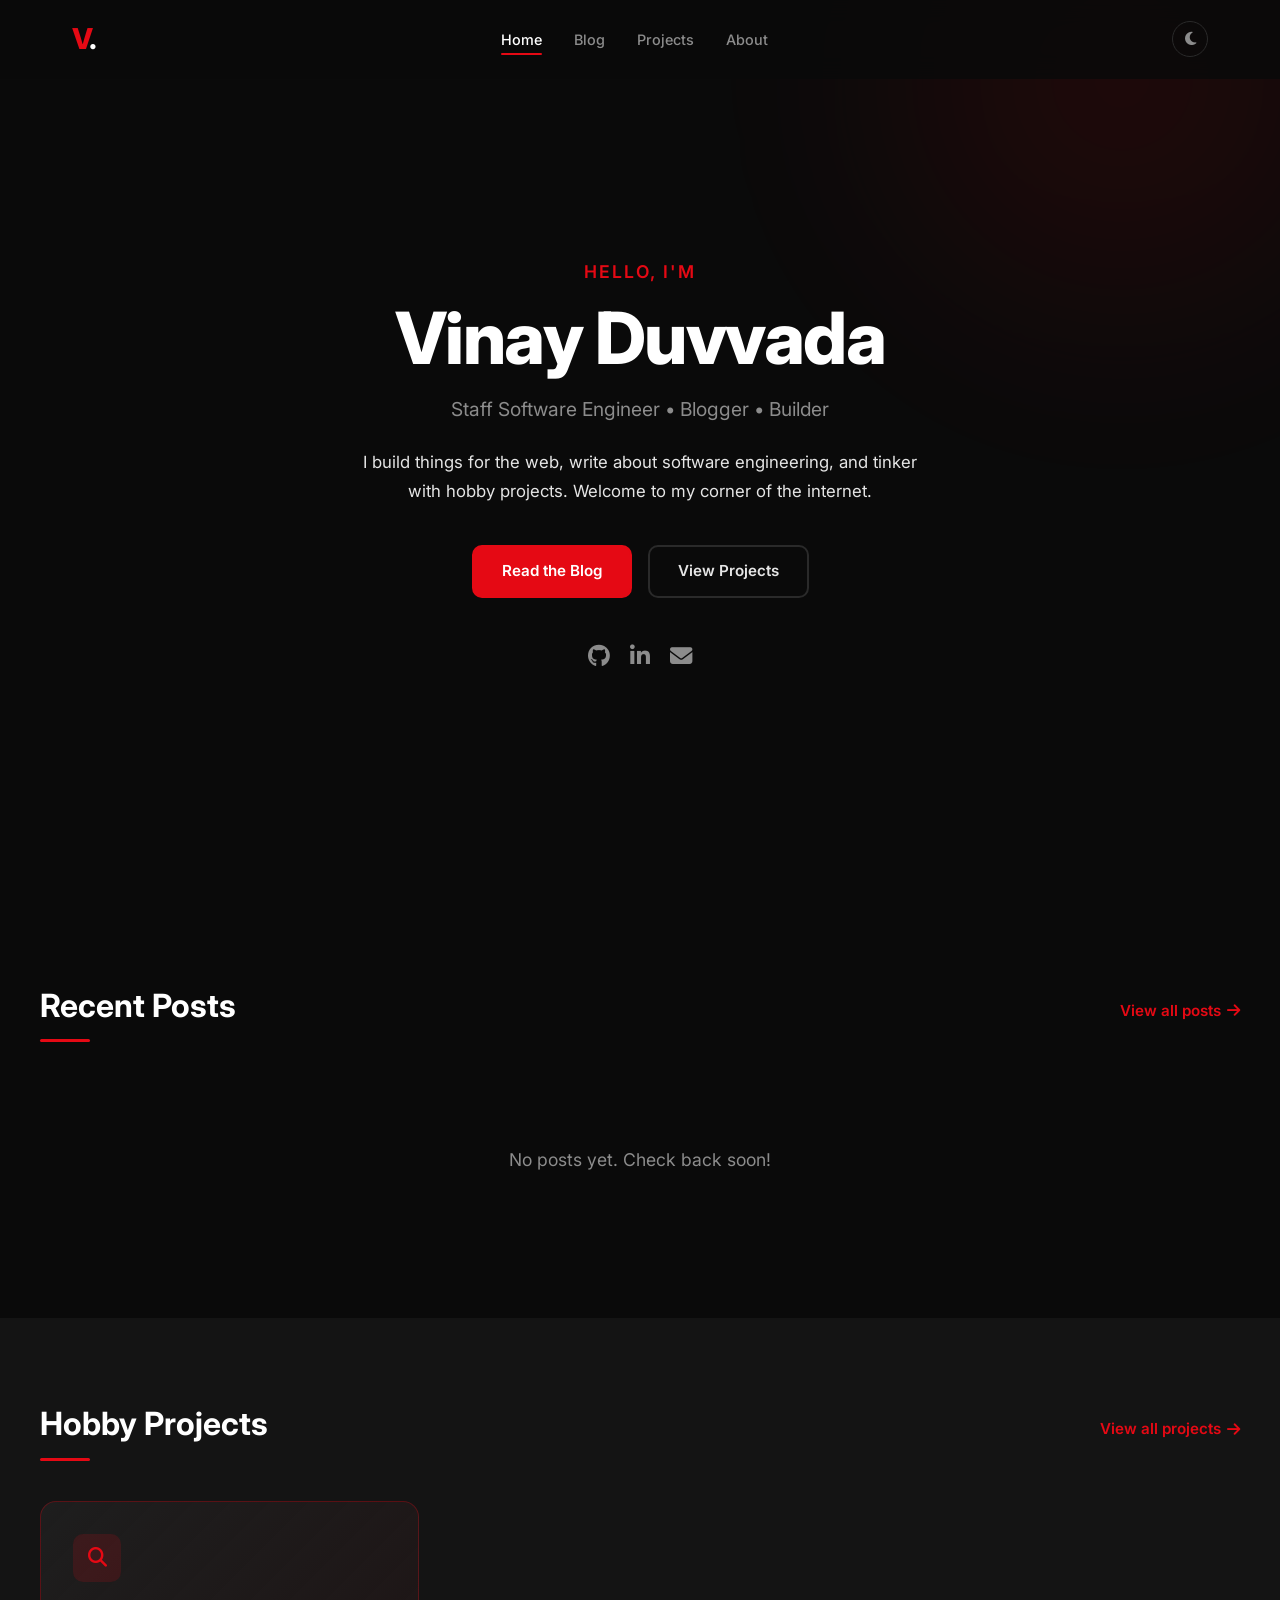
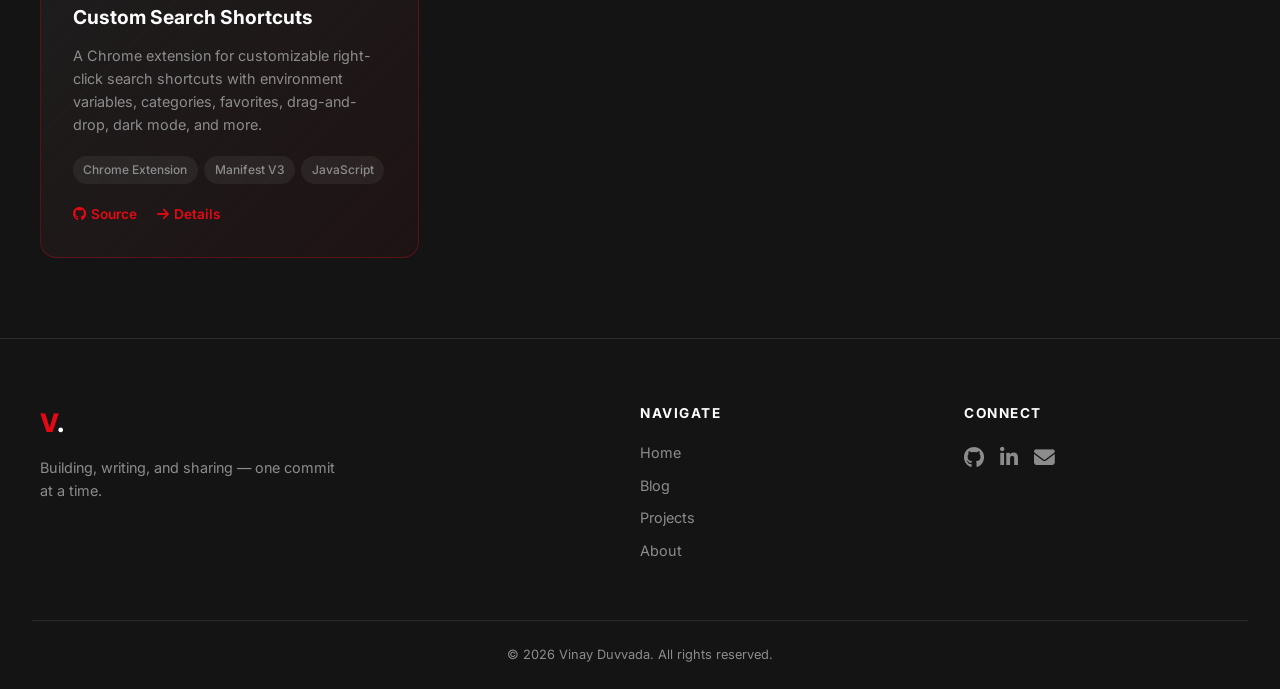
==== index.html @ bc07651c "initial commit" ====
<!DOCTYPE html>
<html lang="en">
<head>
    <meta charset="UTF-8">
    <meta name="viewport" content="width=device-width, initial-scale=1.0">
    <title>Vinay Duvvada — Developer, Blogger, Builder</title>
    <meta name="description" content="I build things for the web, write about software engineering, and tinker with hobby projects. Welcome to my corner of the internet.">
    <link rel="stylesheet" href="https://cdnjs.cloudflare.com/ajax/libs/font-awesome/6.5.1/css/all.min.css">
    <link href="https://fonts.googleapis.com/css2?family=Inter:wght@300;400;500;600;700;800&display=swap" rel="stylesheet">
    <link rel="stylesheet" href="css/style.css">
</head>
<body>
    <!-- Header -->
    <header class="header" id="header">
        <nav class="navbar">
            <a href="index.html" class="logo">V<span class="logo-dot">.</span></a>
            <button class="nav-toggle" id="navToggle" aria-label="Toggle navigation">
                <span></span><span></span><span></span>
            </button>
            <div class="nav-links" id="navLinks">
                <a href="index.html" class="active">Home</a>
                <a href="blog.html">Blog</a>
                <a href="projects.html">Projects</a>
                <a href="about.html">About</a>
            </div>
            <button class="theme-toggle" aria-label="Dark theme" title="Dark"><i class="fas fa-moon"></i></button>
        </nav>
    </header>

    <!-- Hero Section -->
    <section class="hero" id="home">
        <div class="hero-content">
            <p class="hero-greeting">Hello, I'm</p>
            <h1 class="hero-name">Vinay Duvvada</h1>
            <p class="hero-tagline">Staff Software Engineer &bull; Blogger &bull; Builder</p>
            <p class="hero-description">
                I build things for the web, write about software engineering, and tinker with hobby projects. 
                Welcome to my corner of the internet.
            </p>
            <div class="hero-cta">
                <a href="blog.html" class="btn btn-primary">Read the Blog</a>
                <a href="projects.html" class="btn btn-outline">View Projects</a>
            </div>
            <div class="hero-social">
                <a href="https://github.com/dvinay" target="_blank" rel="noopener" aria-label="GitHub"><i class="fab fa-github"></i></a>
                <a href="https://linkedin.com/in/vinayduvvada" target="_blank" rel="noopener" aria-label="LinkedIn"><i class="fab fa-linkedin-in"></i></a>
                <a href="mailto:vinay.chowdary518@gmail.com" aria-label="Email"><i class="fas fa-envelope"></i></a>
            </div>
        </div>
        <div class="hero-decoration" aria-hidden="true"></div>
    </section>

    <!-- Recent Posts Section -->
    <section class="section" id="recentPosts">
        <div class="section-container">
            <div class="section-header">
                <h2 class="section-title">Recent Posts</h2>
                <a href="blog.html" class="section-link">View all posts <i class="fas fa-arrow-right"></i></a>
            </div>
            <div class="posts-grid" id="postsContainer">
                <!-- Posts will be populated by JavaScript -->
            </div>
        </div>
    </section>

    <!-- Featured Projects Section -->
    <section class="section section-alt" id="featuredProjects">
        <div class="section-container">
            <div class="section-header">
                <h2 class="section-title">Hobby Projects</h2>
                <a href="projects.html" class="section-link">View all projects <i class="fas fa-arrow-right"></i></a>
            </div>
            <div class="projects-grid">
                <div class="project-card featured">
                    <div class="project-card-inner">
                        <div class="project-icon"><i class="fas fa-search"></i></div>
                        <h3>Custom Search Shortcuts</h3>
                        <p>A Chrome extension for customizable right-click search shortcuts with environment variables, categories, favorites, drag-and-drop, dark mode, and more.</p>
                        <div class="project-tags">
                            <span>Chrome Extension</span>
                            <span>Manifest V3</span>
                            <span>JavaScript</span>
                        </div>
                        <div class="project-links">
                            <a href="https://github.com/dvinay/custom_search_shortcuts" target="_blank" rel="noopener"><i class="fab fa-github"></i> Source</a>
                            <a href="project.html?id=custom-search-shortcuts"><i class="fas fa-arrow-right"></i> Details</a>
                        </div>
                    </div>
                </div>
            </div>
        </div>
    </section>

    <!-- Footer -->
    <footer class="footer">
        <div class="footer-content">
            <div class="footer-brand">
                <a href="index.html" class="footer-logo">V<span class="logo-dot">.</span></a>
                <p>Building, writing, and sharing — one commit at a time.</p>
            </div>
            <div class="footer-nav">
                <h4>Navigate</h4>
                <a href="index.html">Home</a>
                <a href="blog.html">Blog</a>
                <a href="projects.html">Projects</a>
                <a href="about.html">About</a>
            </div>
            <div class="footer-social">
                <h4>Connect</h4>
                <div class="social-icons">
                    <a href="https://github.com/dvinay" target="_blank" rel="noopener" aria-label="GitHub"><i class="fab fa-github"></i></a>
                    <a href="https://linkedin.com/in/vinayduvvada" target="_blank" rel="noopener" aria-label="LinkedIn"><i class="fab fa-linkedin-in"></i></a>
                    <a href="mailto:vinay.chowdary518@gmail.com" aria-label="Email"><i class="fas fa-envelope"></i></a>
                </div>
            </div>
        </div>
        <div class="footer-bottom">
            <p>&copy; 2026 Vinay Duvvada. All rights reserved.</p>
        </div>
    </footer>

    <script src="js/theme.js"></script>
    <script src="js/main.js"></script>
</body>
</html>
---- css/style.css ----
/* ============================================
   NETFLIX-THEMED PERSONAL BLOG & PORTFOLIO
   ============================================ */

:root {
    --primary: #e50914;
    --primary-hover: #ff1a25;
    --primary-glow: rgba(229, 9, 20, 0.3);
    --bg: #0a0a0a;
    --bg-card: #141414;
    --bg-alt: #1a1a1a;
    --bg-elevated: #1e1e1e;
    --text: #e5e5e5;
    --text-muted: #8c8c8c;
    --text-bright: #ffffff;
    --border: #2a2a2a;
    --radius: 10px;
    --radius-lg: 16px;
    --transition: 0.3s cubic-bezier(0.4, 0, 0.2, 1);
    --max-width: 1200px;
    --font: 'Inter', -apple-system, BlinkMacSystemFont, 'Segoe UI', sans-serif;
}

/* Light theme overrides */
[data-theme="light"] {
    --primary: #d40812;
    --primary-hover: #b5060f;
    --primary-glow: rgba(212, 8, 18, 0.15);
    --bg: #f8f8f8;
    --bg-card: #ffffff;
    --bg-alt: #f0f0f0;
    --bg-elevated: #ffffff;
    --text: #333333;
    --text-muted: #666666;
    --text-bright: #111111;
    --border: #e0e0e0;
}

[data-theme="light"] .header {
    background: rgba(248, 248, 248, 0.88);
}

[data-theme="light"] .header.scrolled {
    background: rgba(248, 248, 248, 0.96);
}

[data-theme="light"] .hero-decoration {
    opacity: 0.15;
}

[data-theme="light"] .nav-links {
    background: var(--bg-card);
}

[data-theme="light"] .post-card {
    box-shadow: 0 1px 4px rgba(0,0,0,0.06);
}

[data-theme="light"] .post-card:hover {
    box-shadow: 0 8px 24px rgba(0,0,0,0.1);
}

[data-theme="light"] .project-card {
    box-shadow: 0 1px 4px rgba(0,0,0,0.06);
}

[data-theme="light"] .project-card:hover {
    box-shadow: 0 8px 24px rgba(0,0,0,0.1);
}

[data-theme="light"] .project-tags span {
    background: rgba(0, 0, 0, 0.05);
    color: var(--text-muted);
}

[data-theme="light"] .skill-card {
    box-shadow: 0 1px 3px rgba(0,0,0,0.05);
}

[data-theme="light"] .post-tags-inline .tag {
    background: rgba(212, 8, 18, 0.08);
}

* {
    margin: 0;
    padding: 0;
    box-sizing: border-box;
}

html {
    scroll-behavior: smooth;
}

body {
    font-family: var(--font);
    line-height: 1.6;
    background: var(--bg);
    color: var(--text);
    -webkit-font-smoothing: antialiased;
}

a {
    color: inherit;
    text-decoration: none;
}

img {
    max-width: 100%;
    display: block;
}

/* ============================================
   HEADER & NAVIGATION
   ============================================ */
.header {
    position: fixed;
    top: 0;
    left: 0;
    width: 100%;
    z-index: 1000;
    background: rgba(10, 10, 10, 0.85);
    backdrop-filter: blur(12px);
    -webkit-backdrop-filter: blur(12px);
    border-bottom: 1px solid transparent;
    transition: border-color var(--transition), background var(--transition);
}

.header.scrolled {
    border-bottom-color: var(--border);
    background: rgba(10, 10, 10, 0.95);
}

.navbar {
    display: flex;
    justify-content: space-between;
    align-items: center;
    max-width: var(--max-width);
    margin: 0 auto;
    padding: 1rem 2rem;
}

.logo {
    font-size: 1.8rem;
    font-weight: 800;
    color: var(--primary);
    letter-spacing: -1px;
    transition: transform var(--transition);
}

.logo:hover {
    transform: scale(1.05);
}

.logo-dot {
    color: var(--text-bright);
}

.nav-toggle {
    display: none;
    flex-direction: column;
    gap: 5px;
    background: none;
    border: none;
    cursor: pointer;
    padding: 4px;
}

.nav-toggle span {
    width: 24px;
    height: 2px;
    background: var(--text);
    transition: var(--transition);
    border-radius: 2px;
}

.nav-links {
    display: flex;
    align-items: center;
    gap: 2rem;
}

.nav-links a {
    font-size: 0.9rem;
    font-weight: 500;
    color: var(--text-muted);
    transition: color var(--transition);
    position: relative;
}

.nav-links a::after {
    content: '';
    position: absolute;
    bottom: -4px;
    left: 0;
    width: 0;
    height: 2px;
    background: var(--primary);
    transition: width var(--transition);
    border-radius: 1px;
}

.nav-links a:hover,
.nav-links a.active {
    color: var(--text-bright);
}

.nav-links a:hover::after,
.nav-links a.active::after {
    width: 100%;
}

/* Theme Toggle */
.theme-toggle {
    background: none;
    border: 1px solid var(--border);
    color: var(--text-muted);
    width: 36px;
    height: 36px;
    border-radius: 50%;
    cursor: pointer;
    display: inline-flex;
    align-items: center;
    justify-content: center;
    font-size: 0.95rem;
    transition: color var(--transition), border-color var(--transition), background var(--transition);
    flex-shrink: 0;
}

.theme-toggle:hover {
    color: var(--primary);
    border-color: var(--primary);
    background: rgba(229, 9, 20, 0.08);
}

/* ============================================
   BUTTONS
   ============================================ */
.btn {
    display: inline-flex;
    align-items: center;
    gap: 0.5rem;
    padding: 0.75rem 1.75rem;
    border-radius: var(--radius);
    font-size: 0.95rem;
    font-weight: 600;
    font-family: var(--font);
    cursor: pointer;
    transition: all var(--transition);
    border: 2px solid transparent;
}

.btn-primary {
    background: var(--primary);
    color: var(--text-bright);
    border-color: var(--primary);
}

.btn-primary:hover {
    background: var(--primary-hover);
    border-color: var(--primary-hover);
    box-shadow: 0 4px 20px var(--primary-glow);
    transform: translateY(-2px);
}

.btn-outline {
    background: transparent;
    color: var(--text);
    border-color: var(--border);
}

.btn-outline:hover {
    border-color: var(--primary);
    color: var(--primary);
    transform: translateY(-2px);
}

/* ============================================
   HERO SECTION
   ============================================ */
.hero {
    min-height: 100vh;
    display: flex;
    align-items: center;
    justify-content: center;
    position: relative;
    overflow: hidden;
    padding: 6rem 2rem 4rem;
}

.hero-decoration {
    position: absolute;
    top: -30%;
    right: -15%;
    width: 700px;
    height: 700px;
    border-radius: 50%;
    background: radial-gradient(circle, var(--primary-glow) 0%, transparent 70%);
    filter: blur(80px);
    opacity: 0.4;
    animation: pulse 8s ease-in-out infinite alternate;
}

@keyframes pulse {
    from { transform: scale(1); opacity: 0.3; }
    to { transform: scale(1.15); opacity: 0.5; }
}

.hero-content {
    position: relative;
    z-index: 1;
    max-width: 720px;
    text-align: center;
}

.hero-greeting {
    font-size: 1.1rem;
    color: var(--primary);
    font-weight: 600;
    letter-spacing: 2px;
    text-transform: uppercase;
    margin-bottom: 0.75rem;
}

.hero-name {
    font-size: clamp(2.5rem, 6vw, 4.5rem);
    font-weight: 800;
    color: var(--text-bright);
    line-height: 1.1;
    margin-bottom: 1rem;
    letter-spacing: -1.5px;
}

.hero-tagline {
    font-size: 1.2rem;
    color: var(--text-muted);
    margin-bottom: 1.5rem;
    font-weight: 400;
}

.hero-description {
    font-size: 1.05rem;
    color: var(--text);
    max-width: 560px;
    margin: 0 auto 2.5rem;
    line-height: 1.7;
}

.hero-cta {
    display: flex;
    gap: 1rem;
    justify-content: center;
    flex-wrap: wrap;
    margin-bottom: 2.5rem;
}

.hero-social {
    display: flex;
    gap: 1.25rem;
    justify-content: center;
}

.hero-social a {
    color: var(--text-muted);
    font-size: 1.4rem;
    transition: color var(--transition), transform var(--transition);
}

.hero-social a:hover {
    color: var(--primary);
    transform: translateY(-3px);
}

/* ============================================
   SECTIONS
   ============================================ */
.section {
    padding: 5rem 2rem;
}

.section-alt {
    background: var(--bg-card);
}

.section-container {
    max-width: var(--max-width);
    margin: 0 auto;
}

.section-header {
    display: flex;
    justify-content: space-between;
    align-items: center;
    margin-bottom: 2.5rem;
    flex-wrap: wrap;
    gap: 1rem;
}

.section-title {
    font-size: 2rem;
    font-weight: 700;
    color: var(--text-bright);
    position: relative;
}

.section-title::after {
    content: '';
    display: block;
    width: 50px;
    height: 3px;
    background: var(--primary);
    margin-top: 0.5rem;
    border-radius: 2px;
}

.section-link {
    color: var(--primary);
    font-weight: 600;
    font-size: 0.95rem;
    display: inline-flex;
    align-items: center;
    gap: 0.4rem;
    transition: gap var(--transition), color var(--transition);
}

.section-link:hover {
    gap: 0.7rem;
    color: var(--primary-hover);
}

/* ============================================
   POSTS GRID (Home & Blog)
   ============================================ */
.posts-grid {
    display: grid;
    grid-template-columns: repeat(auto-fill, minmax(320px, 1fr));
    gap: 2rem;
}

.post-card {
    background: var(--bg-elevated);
    border-radius: var(--radius-lg);
    overflow: hidden;
    transition: transform var(--transition), box-shadow var(--transition);
    cursor: pointer;
    border: 1px solid var(--border);
}

.post-card:hover {
    transform: translateY(-6px);
    box-shadow: 0 16px 40px rgba(0, 0, 0, 0.5);
    border-color: rgba(229, 9, 20, 0.3);
}

.post-card .post-image {
    width: 100%;
    height: 200px;
    object-fit: cover;
    transition: transform var(--transition);
}

.post-card:hover .post-image {
    transform: scale(1.03);
}

.post-card .post-image-wrapper {
    overflow: hidden;
}

.post-info {
    padding: 1.5rem;
}

.post-info .post-title {
    font-size: 1.15rem;
    font-weight: 600;
    color: var(--text-bright);
    margin-bottom: 0.6rem;
    line-height: 1.4;
}

.post-excerpt {
    font-size: 0.9rem;
    color: var(--text-muted);
    margin-bottom: 1rem;
    display: -webkit-box;
    -webkit-line-clamp: 3;
    -webkit-box-orient: vertical;
    overflow: hidden;
    line-height: 1.6;
}

.post-meta {
    display: flex;
    justify-content: space-between;
    align-items: center;
    font-size: 0.8rem;
    color: var(--text-muted);
}

.post-meta i {
    margin-right: 0.3rem;
    color: var(--primary);
}

.post-tags-inline {
    display: flex;
    flex-wrap: wrap;
    gap: 0.4rem;
    margin-top: 0.75rem;
}

.post-tags-inline .tag {
    background: rgba(229, 9, 20, 0.12);
    color: var(--primary);
    padding: 0.2rem 0.6rem;
    border-radius: 20px;
    font-size: 0.72rem;
    font-weight: 500;
    transition: background var(--transition);
}

.post-tags-inline .tag:hover {
    background: rgba(229, 9, 20, 0.25);
}

/* ============================================
   TAGS FILTER (Blog page)
   ============================================ */
.tags-container {
    display: flex;
    flex-wrap: wrap;
    gap: 0.5rem;
    margin-bottom: 2rem;
}

.tag-filter {
    background: var(--bg-elevated);
    color: var(--text-muted);
    padding: 0.4rem 1rem;
    border-radius: 20px;
    font-size: 0.85rem;
    cursor: pointer;
    transition: all var(--transition);
    border: 1px solid var(--border);
    font-family: var(--font);
    font-weight: 500;
}

.tag-filter:hover,
.tag-filter.active {
    background: var(--primary);
    color: var(--text-bright);
    border-color: var(--primary);
}

/* ============================================
   PROJECTS GRID
   ============================================ */
.projects-grid {
    display: grid;
    grid-template-columns: repeat(auto-fill, minmax(340px, 1fr));
    gap: 2rem;
}

.project-card {
    border: 1px solid var(--border);
    border-radius: var(--radius-lg);
    transition: all var(--transition);
    overflow: hidden;
}

.project-card:hover {
    border-color: rgba(229, 9, 20, 0.4);
    transform: translateY(-4px);
    box-shadow: 0 12px 30px rgba(0, 0, 0, 0.4);
}

.project-card.featured {
    border-color: rgba(229, 9, 20, 0.3);
    background: linear-gradient(135deg, var(--bg-elevated) 0%, rgba(229, 9, 20, 0.05) 100%);
}

.project-card-inner {
    padding: 2rem;
}

.project-icon {
    width: 48px;
    height: 48px;
    border-radius: var(--radius);
    background: rgba(229, 9, 20, 0.15);
    display: flex;
    align-items: center;
    justify-content: center;
    font-size: 1.2rem;
    color: var(--primary);
    margin-bottom: 1.25rem;
}

.project-card h3 {
    font-size: 1.2rem;
    font-weight: 700;
    color: var(--text-bright);
    margin-bottom: 0.75rem;
}

.project-card p {
    font-size: 0.9rem;
    color: var(--text-muted);
    line-height: 1.6;
    margin-bottom: 1.25rem;
}

.project-tags {
    display: flex;
    flex-wrap: wrap;
    gap: 0.4rem;
    margin-bottom: 1.25rem;
}

.project-tags span {
    background: rgba(255, 255, 255, 0.06);
    color: var(--text-muted);
    padding: 0.25rem 0.65rem;
    border-radius: 20px;
    font-size: 0.75rem;
    font-weight: 500;
}

.project-links {
    display: flex;
    gap: 1.25rem;
}

.project-links a {
    font-size: 0.85rem;
    font-weight: 600;
    color: var(--primary);
    display: inline-flex;
    align-items: center;
    gap: 0.3rem;
    transition: color var(--transition), gap var(--transition);
}

.project-links a:hover {
    color: var(--primary-hover);
    gap: 0.5rem;
}

/* ============================================
   SEARCH BAR (Blog page)
   ============================================ */
.search-bar {
    display: flex;
    max-width: 500px;
    margin-bottom: 2rem;
    border: 1px solid var(--border);
    border-radius: var(--radius);
    overflow: hidden;
    background: var(--bg-elevated);
    transition: border-color var(--transition);
}

.search-bar:focus-within {
    border-color: var(--primary);
}

.search-bar input {
    flex: 1;
    padding: 0.75rem 1rem;
    border: none;
    background: transparent;
    color: var(--text);
    font-size: 0.95rem;
    font-family: var(--font);
    outline: none;
}

.search-bar input::placeholder {
    color: var(--text-muted);
}

.search-bar button {
    background: var(--primary);
    border: none;
    color: var(--text-bright);
    padding: 0.75rem 1.25rem;
    cursor: pointer;
    font-size: 1rem;
    transition: background var(--transition);
}

.search-bar button:hover {
    background: var(--primary-hover);
}

/* ============================================
   FOOTER
   ============================================ */
.footer {
    background: var(--bg-card);
    border-top: 1px solid var(--border);
    padding: 4rem 2rem 0;
}

.footer-content {
    max-width: var(--max-width);
    margin: 0 auto;
    display: grid;
    grid-template-columns: 2fr 1fr 1fr;
    gap: 3rem;
    padding-bottom: 3rem;
}

.footer-brand .footer-logo {
    font-size: 1.6rem;
    font-weight: 800;
    color: var(--primary);
    display: inline-block;
    margin-bottom: 0.75rem;
}

.footer-brand p {
    color: var(--text-muted);
    font-size: 0.9rem;
    line-height: 1.6;
    max-width: 300px;
}

.footer-nav h4,
.footer-social h4 {
    color: var(--text-bright);
    font-size: 0.85rem;
    text-transform: uppercase;
    letter-spacing: 1.5px;
    margin-bottom: 1rem;
}

.footer-nav a {
    display: block;
    color: var(--text-muted);
    font-size: 0.9rem;
    margin-bottom: 0.6rem;
    transition: color var(--transition);
}

.footer-nav a:hover {
    color: var(--primary);
}

.social-icons {
    display: flex;
    gap: 1rem;
}

.social-icons a {
    color: var(--text-muted);
    font-size: 1.3rem;
    transition: color var(--transition), transform var(--transition);
}

.social-icons a:hover {
    color: var(--primary);
    transform: translateY(-2px);
}

.footer-bottom {
    border-top: 1px solid var(--border);
    padding: 1.5rem 0;
    text-align: center;
}

.footer-bottom p {
    color: var(--text-muted);
    font-size: 0.8rem;
}

/* ============================================
   PROGRESS BAR (Post page)
   ============================================ */
.progress-container {
    position: fixed;
    top: 0;
    left: 0;
    width: 100%;
    height: 3px;
    z-index: 1001;
    background: transparent;
}

.progress-bar {
    height: 3px;
    background: var(--primary);
    width: 0%;
    transition: width 0.1s;
}

/* ============================================
   NO RESULTS / ERROR
   ============================================ */
.no-results {
    grid-column: 1 / -1;
    text-align: center;
    padding: 4rem 2rem;
    color: var(--text-muted);
    font-size: 1.1rem;
}

.error {
    text-align: center;
    padding: 4rem 2rem;
    color: var(--primary);
    font-size: 1.1rem;
}

/* ============================================
   ABOUT PAGE
   ============================================ */
.about-hero {
    padding: 8rem 2rem 4rem;
    max-width: var(--max-width);
    margin: 0 auto;
    display: grid;
    grid-template-columns: 1fr 2fr;
    gap: 4rem;
    align-items: start;
}

.about-avatar {
    width: 200px;
    height: 200px;
    border-radius: 50%;
    background: linear-gradient(135deg, var(--primary-glow), var(--bg-elevated));
    display: flex;
    align-items: center;
    justify-content: center;
    font-size: 4rem;
    color: var(--primary);
    border: 3px solid var(--border);
    margin: 0 auto;
}

.about-info h1 {
    font-size: 2.5rem;
    font-weight: 800;
    color: var(--text-bright);
    margin-bottom: 0.5rem;
}

.about-info .about-role {
    font-size: 1.1rem;
    color: var(--primary);
    font-weight: 600;
    margin-bottom: 1.5rem;
}

.about-info p {
    color: var(--text);
    line-height: 1.8;
    margin-bottom: 1rem;
    font-size: 1rem;
}

.skills-section {
    padding: 4rem 2rem;
    max-width: var(--max-width);
    margin: 0 auto;
}

.skills-grid {
    display: grid;
    grid-template-columns: repeat(auto-fill, minmax(250px, 1fr));
    gap: 1.5rem;
    margin-top: 2rem;
}

.skill-card {
    background: var(--bg-elevated);
    border: 1px solid var(--border);
    border-radius: var(--radius);
    padding: 1.5rem;
    transition: border-color var(--transition);
}

.skill-card:hover {
    border-color: rgba(229, 9, 20, 0.3);
}

.skill-card h4 {
    color: var(--primary);
    font-size: 0.85rem;
    text-transform: uppercase;
    letter-spacing: 1px;
    margin-bottom: 0.75rem;
}

.skill-card ul {
    list-style: none;
}

.skill-card li {
    color: var(--text);
    font-size: 0.9rem;
    padding: 0.3rem 0;
}

.skill-card li::before {
    content: '\25B8';
    color: var(--primary);
    margin-right: 0.5rem;
    font-size: 0.7rem;
}

/* Work Timeline */
.timeline {
    max-width: var(--max-width);
    margin: 0 auto;
    padding: 4rem 2rem;
}

.timeline-item {
    display: grid;
    grid-template-columns: 100px 1fr;
    gap: 2rem;
    padding: 1.5rem 0;
    border-bottom: 1px solid var(--border);
}

.timeline-item:last-child {
    border-bottom: none;
}

.timeline-date {
    color: var(--text-muted);
    font-size: 0.85rem;
    font-weight: 500;
    padding-top: 0.25rem;
}

.timeline-content h3 {
    color: var(--text-bright);
    font-size: 1.1rem;
    font-weight: 600;
    margin-bottom: 0.25rem;
}

.timeline-content .company {
    color: var(--primary);
    font-weight: 600;
    font-size: 0.9rem;
}

.timeline-content p {
    color: var(--text-muted);
    font-size: 0.9rem;
    margin-top: 0.5rem;
    line-height: 1.6;
}

/* ============================================
   PROJECT CARD LINK & BADGES
   ============================================ */
.project-card-link {
    display: block;
    color: inherit;
    text-decoration: none;
    height: 100%;
}

.project-card-top {
    display: flex;
    align-items: center;
    gap: 0.75rem;
    margin-bottom: 1rem;
}

.featured-badge {
    background: var(--primary);
    color: white;
    padding: 0.2rem 0.75rem;
    border-radius: 20px;
    font-size: 0.72rem;
    font-weight: 700;
    letter-spacing: 0.5px;
}

.view-details {
    color: var(--primary);
    font-weight: 600;
    font-size: 0.85rem;
    display: inline-flex;
    align-items: center;
    gap: 0.4rem;
    transition: gap var(--transition);
}

.project-card:hover .view-details {
    gap: 0.7rem;
}

/* ============================================
   PROJECT DETAIL PAGE
   ============================================ */
.project-detail {
    max-width: 900px;
    margin: 0 auto;
    padding: 6rem 2rem 4rem;
}

.project-detail .back-link {
    display: inline-flex;
    align-items: center;
    gap: 0.5rem;
    color: var(--text-muted);
    font-size: 0.9rem;
    margin-bottom: 2rem;
    transition: color var(--transition);
}

.project-detail .back-link:hover {
    color: var(--primary);
}

.project-detail-header {
    margin-bottom: 3rem;
}

.project-detail-top {
    display: flex;
    align-items: center;
    gap: 1rem;
    margin-bottom: 1.25rem;
}

.project-icon-lg {
    width: 64px;
    height: 64px;
    font-size: 1.6rem;
}

.project-detail-header h1 {
    font-size: clamp(2rem, 4vw, 2.8rem);
    color: var(--text-bright);
    font-weight: 800;
    margin-bottom: 0.5rem;
    letter-spacing: -0.5px;
}

.project-detail-tagline {
    font-size: 1.15rem;
    color: var(--text-muted);
    line-height: 1.6;
}

.project-detail-actions {
    display: flex;
    gap: 1rem;
    margin-top: 1.5rem;
    flex-wrap: wrap;
}

.project-detail-body {
    margin-top: 2rem;
}

.project-detail-body > p {
    font-size: 1.05rem;
    color: var(--text);
    line-height: 1.8;
    margin-bottom: 1rem;
}

.project-section {
    margin-top: 2.5rem;
}

.project-section h2 {
    font-size: 1.4rem;
    font-weight: 700;
    color: var(--text-bright);
    margin-bottom: 0.75rem;
}

.project-section p {
    color: var(--text);
    line-height: 1.8;
    font-size: 1rem;
}

.feature-list {
    display: grid;
    grid-template-columns: repeat(auto-fill, minmax(280px, 1fr));
    gap: 1.5rem;
    margin: 2rem 0;
}

.feature-item {
    background: var(--bg-elevated);
    border: 1px solid var(--border);
    border-radius: var(--radius);
    padding: 1.5rem;
}

.feature-item h4 {
    color: var(--text-bright);
    margin-bottom: 0.5rem;
    font-size: 1rem;
}

.feature-item p {
    color: var(--text-muted);
    font-size: 0.9rem;
    line-height: 1.5;
}

[data-theme="light"] .feature-item {
    box-shadow: 0 1px 3px rgba(0,0,0,0.05);
}

/* ============================================
   RESPONSIVE DESIGN
   ============================================ */
@media (max-width: 768px) {
    .nav-toggle {
        display: flex;
    }

    .nav-links {
        position: fixed;
        top: 0;
        right: -100%;
        width: 260px;
        height: 100vh;
        background: var(--bg-card);
        flex-direction: column;
        padding: 5rem 2rem 2rem;
        gap: 1.5rem;
        transition: right var(--transition);
        border-left: 1px solid var(--border);
    }

    .nav-links.open {
        right: 0;
    }

    .nav-links a::after {
        display: none;
    }

    .hero {
        min-height: auto;
        padding: 7rem 1.5rem 4rem;
    }

    .hero-name {
        font-size: 2.2rem;
    }

    .hero-description {
        font-size: 0.95rem;
    }

    .hero-decoration {
        width: 400px;
        height: 400px;
        top: -20%;
        right: -30%;
    }

    .section {
        padding: 3rem 1.5rem;
    }

    .section-title {
        font-size: 1.6rem;
    }

    .posts-grid {
        grid-template-columns: 1fr;
    }

    .projects-grid {
        grid-template-columns: 1fr;
    }

    .footer-content {
        grid-template-columns: 1fr;
        gap: 2rem;
    }

    .about-hero {
        grid-template-columns: 1fr;
        gap: 2rem;
        padding: 6rem 1.5rem 2rem;
        text-align: center;
    }

    .about-info h1 {
        font-size: 2rem;
    }

    .timeline-item {
        grid-template-columns: 1fr;
        gap: 0.5rem;
    }

    .feature-list {
        grid-template-columns: 1fr;
    }

    .project-detail {
        padding: 5rem 1.5rem 3rem;
    }

    .project-detail-header h1 {
        font-size: 1.8rem;
    }

    .project-detail-actions {
        flex-direction: column;
    }

    .project-detail-actions .btn {
        width: 100%;
        justify-content: center;
    }
}

@media (max-width: 480px) {
    .navbar {
        padding: 0.75rem 1rem;
    }

    .hero-cta {
        flex-direction: column;
        align-items: center;
    }

    .btn {
        width: 100%;
        justify-content: center;
    }
}
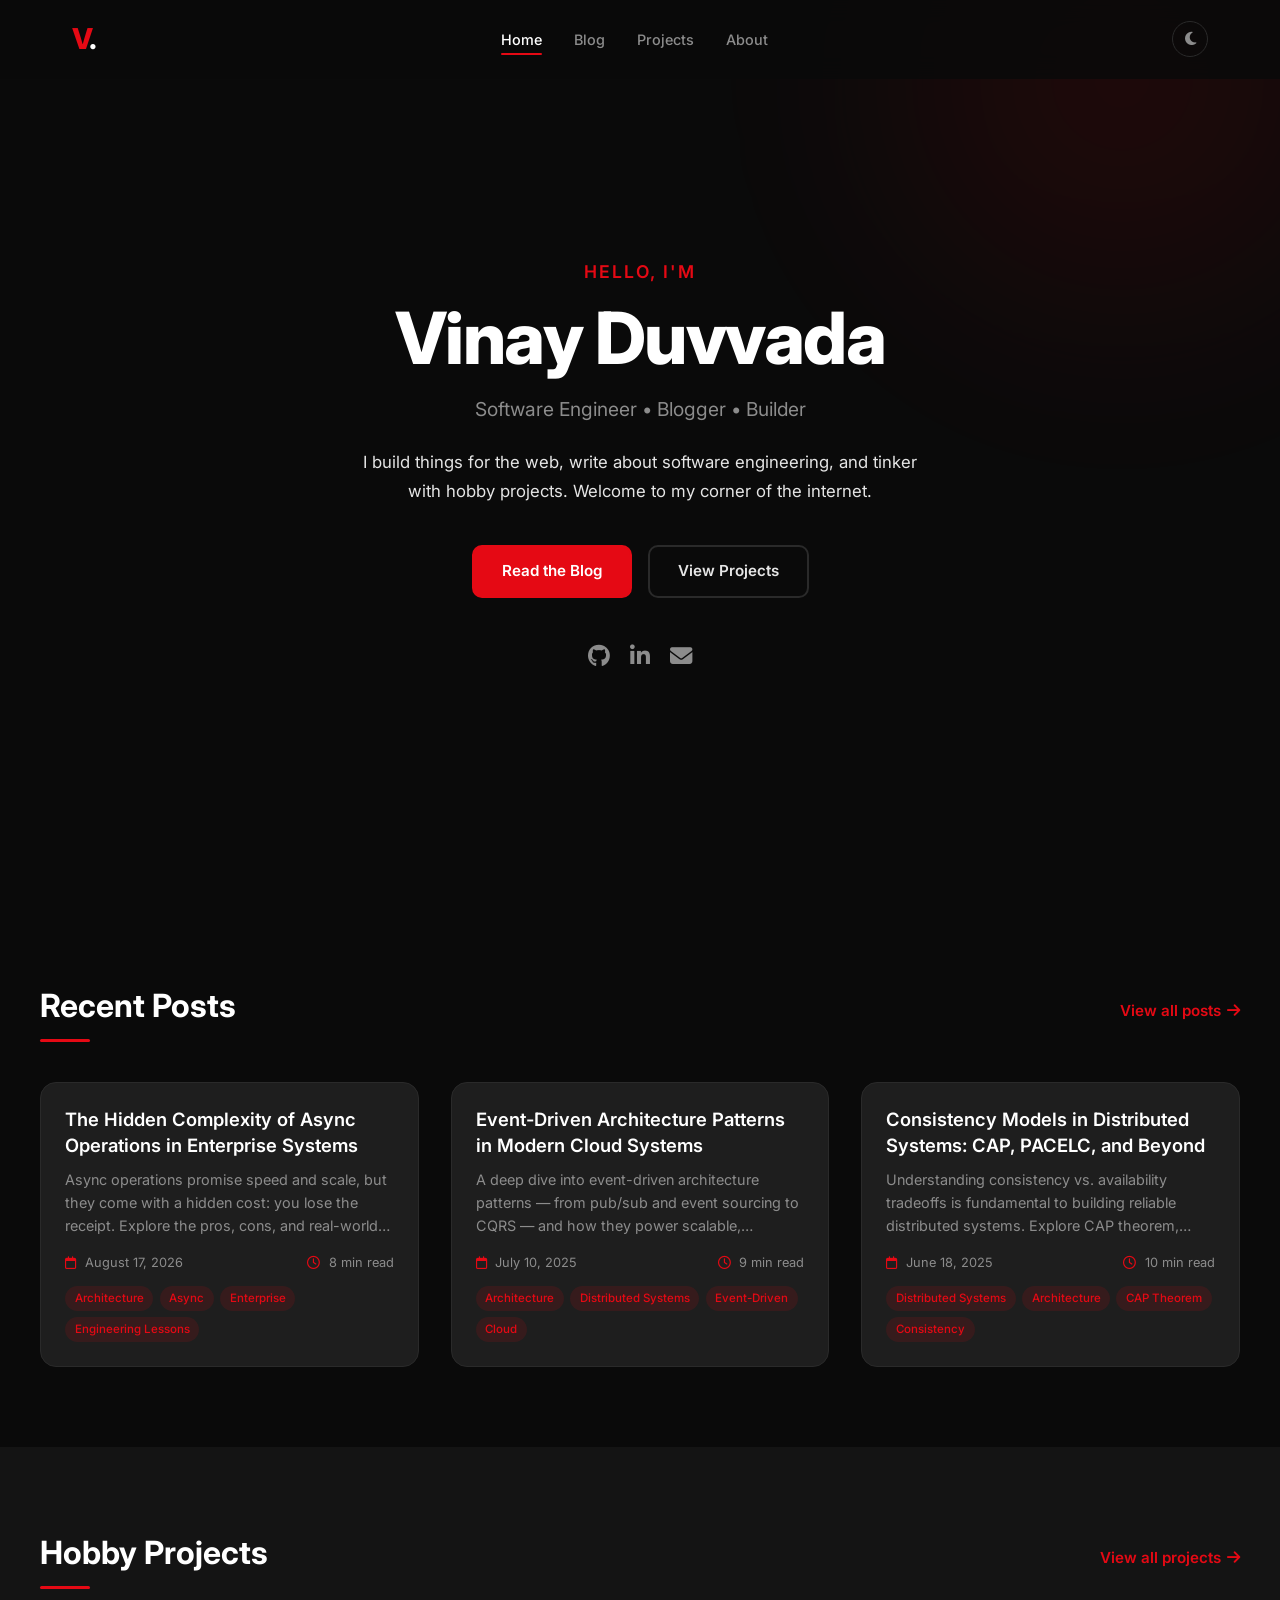
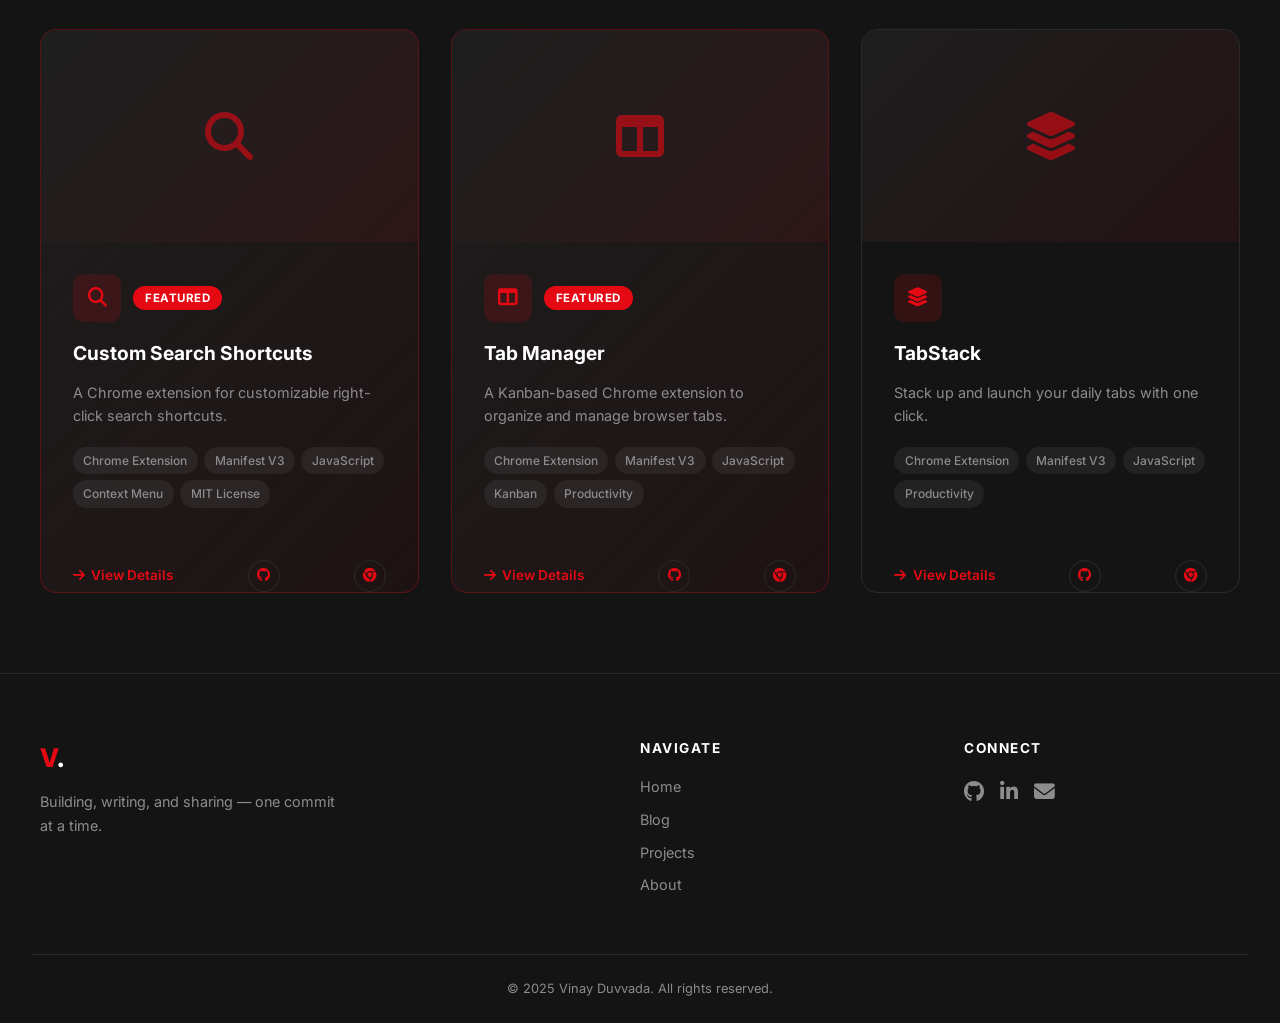
==== commit ea8a13ec: "Update the projects overview" ====
--- a/index.html
+++ b/index.html
@@ -4,7 +4,7 @@
     <meta charset="UTF-8">
     <meta name="viewport" content="width=device-width, initial-scale=1.0">
     <title>Vinay Duvvada — Developer, Blogger, Builder</title>
-    <meta name="description" content="I build things for the web, write about software engineering, and tinker with hobby projects. Welcome to my corner of the internet.">
+    <meta name="description" content="Personal blog and portfolio of Vinay Duvvada. Software engineer, blogger, and open-source hobby builder.">
     <link rel="stylesheet" href="https://cdnjs.cloudflare.com/ajax/libs/font-awesome/6.5.1/css/all.min.css">
     <link href="https://fonts.googleapis.com/css2?family=Inter:wght@300;400;500;600;700;800&display=swap" rel="stylesheet">
     <link rel="stylesheet" href="css/style.css">
@@ -32,9 +32,9 @@
         <div class="hero-content">
             <p class="hero-greeting">Hello, I'm</p>
             <h1 class="hero-name">Vinay Duvvada</h1>
-            <p class="hero-tagline">Staff Software Engineer &bull; Blogger &bull; Builder</p>
+            <p class="hero-tagline">Software Engineer &bull; Blogger &bull; Builder</p>
             <p class="hero-description">
-                I build things for the web, write about software engineering, and tinker with hobby projects. 
+                I build things for the web, write about software engineering, and tinker with hobby projects.
                 Welcome to my corner of the internet.
             </p>
             <div class="hero-cta">
@@ -42,7 +42,7 @@
                 <a href="projects.html" class="btn btn-outline">View Projects</a>
             </div>
             <div class="hero-social">
-                <a href="https://github.com/dvinay" target="_blank" rel="noopener" aria-label="GitHub"><i class="fab fa-github"></i></a>
+                <a href="https://github.com/vinayduvvada" target="_blank" rel="noopener" aria-label="GitHub"><i class="fab fa-github"></i></a>
                 <a href="https://linkedin.com/in/vinayduvvada" target="_blank" rel="noopener" aria-label="LinkedIn"><i class="fab fa-linkedin-in"></i></a>
                 <a href="mailto:vinay.chowdary518@gmail.com" aria-label="Email"><i class="fas fa-envelope"></i></a>
             </div>
@@ -70,23 +70,8 @@
                 <h2 class="section-title">Hobby Projects</h2>
                 <a href="projects.html" class="section-link">View all projects <i class="fas fa-arrow-right"></i></a>
             </div>
-            <div class="projects-grid">
-                <div class="project-card featured">
-                    <div class="project-card-inner">
-                        <div class="project-icon"><i class="fas fa-search"></i></div>
-                        <h3>Custom Search Shortcuts</h3>
-                        <p>A Chrome extension for customizable right-click search shortcuts with environment variables, categories, favorites, drag-and-drop, dark mode, and more.</p>
-                        <div class="project-tags">
-                            <span>Chrome Extension</span>
-                            <span>Manifest V3</span>
-                            <span>JavaScript</span>
-                        </div>
-                        <div class="project-links">
-                            <a href="https://github.com/dvinay/custom_search_shortcuts" target="_blank" rel="noopener"><i class="fab fa-github"></i> Source</a>
-                            <a href="project.html?id=custom-search-shortcuts"><i class="fas fa-arrow-right"></i> Details</a>
-                        </div>
-                    </div>
-                </div>
+            <div class="projects-grid" id="homepageProjectsContainer">
+                <!-- Populated dynamically from projects.json -->
             </div>
         </div>
     </section>
@@ -108,14 +93,14 @@
             <div class="footer-social">
                 <h4>Connect</h4>
                 <div class="social-icons">
-                    <a href="https://github.com/dvinay" target="_blank" rel="noopener" aria-label="GitHub"><i class="fab fa-github"></i></a>
+                    <a href="https://github.com/vinayduvvada" target="_blank" rel="noopener" aria-label="GitHub"><i class="fab fa-github"></i></a>
                     <a href="https://linkedin.com/in/vinayduvvada" target="_blank" rel="noopener" aria-label="LinkedIn"><i class="fab fa-linkedin-in"></i></a>
                     <a href="mailto:vinay.chowdary518@gmail.com" aria-label="Email"><i class="fas fa-envelope"></i></a>
                 </div>
             </div>
         </div>
         <div class="footer-bottom">
-            <p>&copy; 2026 Vinay Duvvada. All rights reserved.</p>
+            <p>&copy; 2025 Vinay Duvvada. All rights reserved.</p>
         </div>
     </footer>
 
--- a/css/style.css
+++ b/css/style.css
@@ -274,6 +274,19 @@
     transform: translateY(-2px);
 }
 
+.btn-chrome {
+    background: #4285f4;
+    color: #fff;
+    border-color: #4285f4;
+}
+
+.btn-chrome:hover {
+    background: #3367d6;
+    border-color: #3367d6;
+    box-shadow: 0 4px 20px rgba(66, 133, 244, 0.35);
+    transform: translateY(-2px);
+}
+
 /* ============================================
    HERO SECTION
    ============================================ */
@@ -955,6 +968,28 @@
     font-size: 0.9rem;
     margin-top: 0.5rem;
     line-height: 1.6;
+}
+
+.timeline-content ul {
+    list-style: none;
+    margin-top: 0.5rem;
+    padding: 0;
+}
+
+.timeline-content ul li {
+    color: var(--text-muted);
+    font-size: 0.9rem;
+    padding: 0.25rem 0;
+    line-height: 1.6;
+    padding-left: 1.25rem;
+    position: relative;
+}
+
+.timeline-content ul li::before {
+    content: '\25B8';
+    color: var(--primary);
+    position: absolute;
+    left: 0;
 }
 
 /* ============================================
@@ -1241,3 +1276,442 @@
         justify-content: center;
     }
 }
+
+/* ============================================
+   SPINNER / LOADING STATES
+   ============================================ */
+.spinner {
+    display: inline-block;
+    width: 18px;
+    height: 18px;
+    border: 2px solid var(--border);
+    border-top-color: var(--primary);
+    border-radius: 50%;
+    animation: spin 0.7s linear infinite;
+    vertical-align: middle;
+    margin-right: 0.5rem;
+}
+
+@keyframes spin {
+    to { transform: rotate(360deg); }
+}
+
+.projects-loading,
+.github-loading {
+    grid-column: 1 / -1;
+    text-align: center;
+    padding: 3rem 0;
+    color: var(--text-muted);
+    font-size: 0.95rem;
+}
+
+/* ============================================
+   NETFLIX-STYLE CARD BANNER (projects grid)
+   ============================================ */
+.netflix-card {
+    display: flex;
+    flex-direction: column;
+}
+
+.netflix-card .project-card-link {
+    display: flex;
+    flex-direction: column;
+    height: 100%;
+}
+
+.project-card-banner {
+    position: relative;
+    width: 100%;
+    aspect-ratio: 16 / 9;
+    overflow: hidden;
+    background: var(--bg-elevated);
+    flex-shrink: 0;
+}
+
+.project-card-banner img {
+    width: 100%;
+    height: 100%;
+    object-fit: cover;
+    transition: transform 0.4s ease;
+    display: block;
+}
+
+.netflix-card:hover .project-card-banner img {
+    transform: scale(1.06);
+}
+
+.project-card-banner-overlay {
+    position: absolute;
+    inset: 0;
+    background: linear-gradient(to bottom, transparent 50%, rgba(0,0,0,0.6) 100%);
+    pointer-events: none;
+}
+
+.project-card-banner--icon {
+    display: flex;
+    align-items: center;
+    justify-content: center;
+    background: linear-gradient(135deg, var(--bg-elevated) 0%, rgba(229,9,20,0.08) 100%);
+    aspect-ratio: 16 / 9;
+}
+
+.project-card-banner--icon i {
+    font-size: 3rem;
+    color: var(--primary);
+    opacity: 0.6;
+}
+
+/* Remove bottom margin on project-icon inside netflix cards
+   (icon is only shown in fallback / no-image state) */
+.netflix-card .project-icon {
+    margin-bottom: 0;
+}
+
+/* ============================================
+   NETFLIX CARD IMAGE STRIP (thumbnail row)
+   ============================================ */
+.project-card-images {
+    display: flex;
+    gap: 4px;
+    padding: 0 0 0.5rem;
+    overflow-x: auto;
+    scrollbar-width: none;
+}
+
+.project-card-images::-webkit-scrollbar {
+    display: none;
+}
+
+.project-card-img-item {
+    flex: 0 0 72px;
+    height: 48px;
+    border-radius: 4px;
+    overflow: hidden;
+    border: 1px solid var(--border);
+    transition: border-color var(--transition);
+}
+
+.project-card-img-item:hover {
+    border-color: var(--primary);
+}
+
+.project-card-img-item img {
+    width: 100%;
+    height: 100%;
+    object-fit: cover;
+    display: block;
+}
+
+/* ============================================
+   GITHUB LINK ICON IN CARD FOOTER
+   ============================================ */
+.project-github-link {
+    display: inline-flex;
+    align-items: center;
+    justify-content: center;
+    width: 32px;
+    height: 32px;
+    border-radius: 50%;
+    border: 1px solid var(--border);
+    color: var(--text-muted);
+    font-size: 1rem;
+    text-decoration: none;
+    transition: color var(--transition), border-color var(--transition);
+    flex-shrink: 0;
+}
+
+.project-github-link:hover {
+    color: var(--primary);
+    border-color: var(--primary);
+}
+
+.project-chrome-link {
+    display: inline-flex;
+    align-items: center;
+    justify-content: center;
+    width: 32px;
+    height: 32px;
+    border-radius: 50%;
+    border: 1px solid var(--border);
+    color: var(--text-muted);
+    font-size: 1rem;
+    text-decoration: none;
+    transition: color var(--transition), border-color var(--transition);
+    flex-shrink: 0;
+}
+
+.project-chrome-link:hover {
+    color: #4285f4;
+    border-color: #4285f4;
+}
+
+/* project-links row alignment */
+.project-links {
+    display: flex;
+    align-items: center;
+    justify-content: space-between;
+}
+
+/* ============================================
+   PROJECT DETAIL GALLERY (screenshots section)
+   ============================================ */
+.project-gallery {
+    margin-top: 3rem;
+}
+
+.project-gallery-title {
+    font-size: 1.4rem;
+    font-weight: 700;
+    color: var(--text-bright);
+    margin-bottom: 1.25rem;
+}
+
+.project-gallery-grid {
+    display: grid;
+    grid-template-columns: repeat(auto-fill, minmax(260px, 1fr));
+    gap: 1rem;
+}
+
+.project-gallery-item {
+    position: relative;
+    border-radius: var(--radius);
+    overflow: hidden;
+    cursor: pointer;
+    border: 1px solid var(--border);
+    aspect-ratio: 16 / 10;
+    background: var(--bg-elevated);
+}
+
+.project-gallery-item img {
+    width: 100%;
+    height: 100%;
+    object-fit: cover;
+    display: block;
+    transition: transform 0.35s ease, filter 0.35s ease;
+}
+
+.project-gallery-item:hover img {
+    transform: scale(1.05);
+    filter: brightness(0.75);
+}
+
+.project-gallery-zoom {
+    position: absolute;
+    inset: 0;
+    display: flex;
+    align-items: center;
+    justify-content: center;
+    opacity: 0;
+    transition: opacity var(--transition);
+    font-size: 1.5rem;
+    color: #fff;
+    pointer-events: none;
+}
+
+.project-gallery-item:hover .project-gallery-zoom {
+    opacity: 1;
+}
+
+/* ============================================
+   LIGHTBOX
+   ============================================ */
+.img-lightbox {
+    position: fixed;
+    inset: 0;
+    z-index: 9999;
+    display: flex;
+    align-items: center;
+    justify-content: center;
+    opacity: 0;
+    pointer-events: none;
+    transition: opacity 0.3s ease;
+}
+
+.img-lightbox.open {
+    opacity: 1;
+    pointer-events: all;
+}
+
+.img-lightbox-backdrop {
+    position: absolute;
+    inset: 0;
+    background: rgba(0, 0, 0, 0.88);
+    backdrop-filter: blur(4px);
+}
+
+.img-lightbox-content {
+    position: relative;
+    z-index: 1;
+    max-width: 90vw;
+    max-height: 90vh;
+    display: flex;
+    align-items: center;
+    justify-content: center;
+}
+
+.img-lightbox-content img {
+    max-width: 90vw;
+    max-height: 85vh;
+    border-radius: var(--radius);
+    box-shadow: 0 24px 80px rgba(0, 0, 0, 0.8);
+    display: block;
+}
+
+.img-lightbox-close {
+    position: absolute;
+    top: -2.5rem;
+    right: 0;
+    background: none;
+    border: none;
+    color: #fff;
+    font-size: 1.4rem;
+    cursor: pointer;
+    padding: 0.25rem 0.5rem;
+    opacity: 0.8;
+    transition: opacity var(--transition);
+}
+
+.img-lightbox-close:hover {
+    opacity: 1;
+}
+
+/* ============================================
+   README SECTION (project detail)
+   ============================================ */
+.project-readme {
+    margin-top: 3rem;
+    padding-top: 2rem;
+    border-top: 1px solid var(--border);
+}
+
+.project-readme-title {
+    font-size: 1.4rem;
+    font-weight: 700;
+    color: var(--text-bright);
+    margin-bottom: 1.5rem;
+}
+
+.project-readme-body {
+    color: var(--text);
+    line-height: 1.8;
+    font-size: 0.97rem;
+}
+
+.markdown-body h1,
+.markdown-body h2,
+.markdown-body h3,
+.markdown-body h4 {
+    color: var(--text-bright);
+    margin: 1.8rem 0 0.75rem;
+    font-weight: 700;
+    line-height: 1.3;
+}
+
+.markdown-body h1 { font-size: 1.6rem; }
+.markdown-body h2 { font-size: 1.3rem; border-bottom: 1px solid var(--border); padding-bottom: 0.4rem; }
+.markdown-body h3 { font-size: 1.1rem; }
+.markdown-body h4 { font-size: 1rem; }
+
+.markdown-body p {
+    margin: 0 0 1rem;
+    color: var(--text);
+}
+
+.markdown-body ul,
+.markdown-body ol {
+    padding-left: 1.5rem;
+    margin: 0 0 1rem;
+}
+
+.markdown-body li {
+    margin-bottom: 0.35rem;
+    color: var(--text);
+}
+
+.markdown-body a {
+    color: var(--primary);
+    text-decoration: none;
+}
+
+.markdown-body a:hover {
+    text-decoration: underline;
+}
+
+.markdown-body code {
+    background: var(--bg-elevated);
+    border: 1px solid var(--border);
+    border-radius: 4px;
+    padding: 0.15em 0.4em;
+    font-size: 0.875em;
+    font-family: 'SFMono-Regular', Consolas, monospace;
+    color: var(--primary);
+}
+
+.markdown-body pre {
+    background: var(--bg-elevated);
+    border: 1px solid var(--border);
+    border-radius: var(--radius);
+    padding: 1.25rem;
+    overflow-x: auto;
+    margin: 0 0 1.25rem;
+}
+
+.markdown-body pre code {
+    background: none;
+    border: none;
+    padding: 0;
+    color: var(--text);
+    font-size: 0.875rem;
+}
+
+.markdown-body blockquote {
+    border-left: 3px solid var(--primary);
+    margin: 0 0 1rem;
+    padding: 0.5rem 0 0.5rem 1.25rem;
+    color: var(--text-muted);
+    font-style: italic;
+}
+
+.markdown-body img {
+    max-width: 100%;
+    border-radius: var(--radius);
+    display: block;
+    margin: 1rem auto;
+}
+
+.markdown-body table {
+    width: 100%;
+    border-collapse: collapse;
+    margin-bottom: 1.25rem;
+    font-size: 0.9rem;
+}
+
+.markdown-body th,
+.markdown-body td {
+    padding: 0.6rem 0.9rem;
+    border: 1px solid var(--border);
+    text-align: left;
+}
+
+.markdown-body th {
+    background: var(--bg-elevated);
+    color: var(--text-bright);
+    font-weight: 600;
+}
+
+.markdown-body hr {
+    border: none;
+    border-top: 1px solid var(--border);
+    margin: 1.5rem 0;
+}
+
+/* Responsive gallery */
+@media (max-width: 640px) {
+    .project-gallery-grid {
+        grid-template-columns: 1fr 1fr;
+    }
+
+    .project-card-banner {
+        aspect-ratio: 4 / 3;
+    }
+}
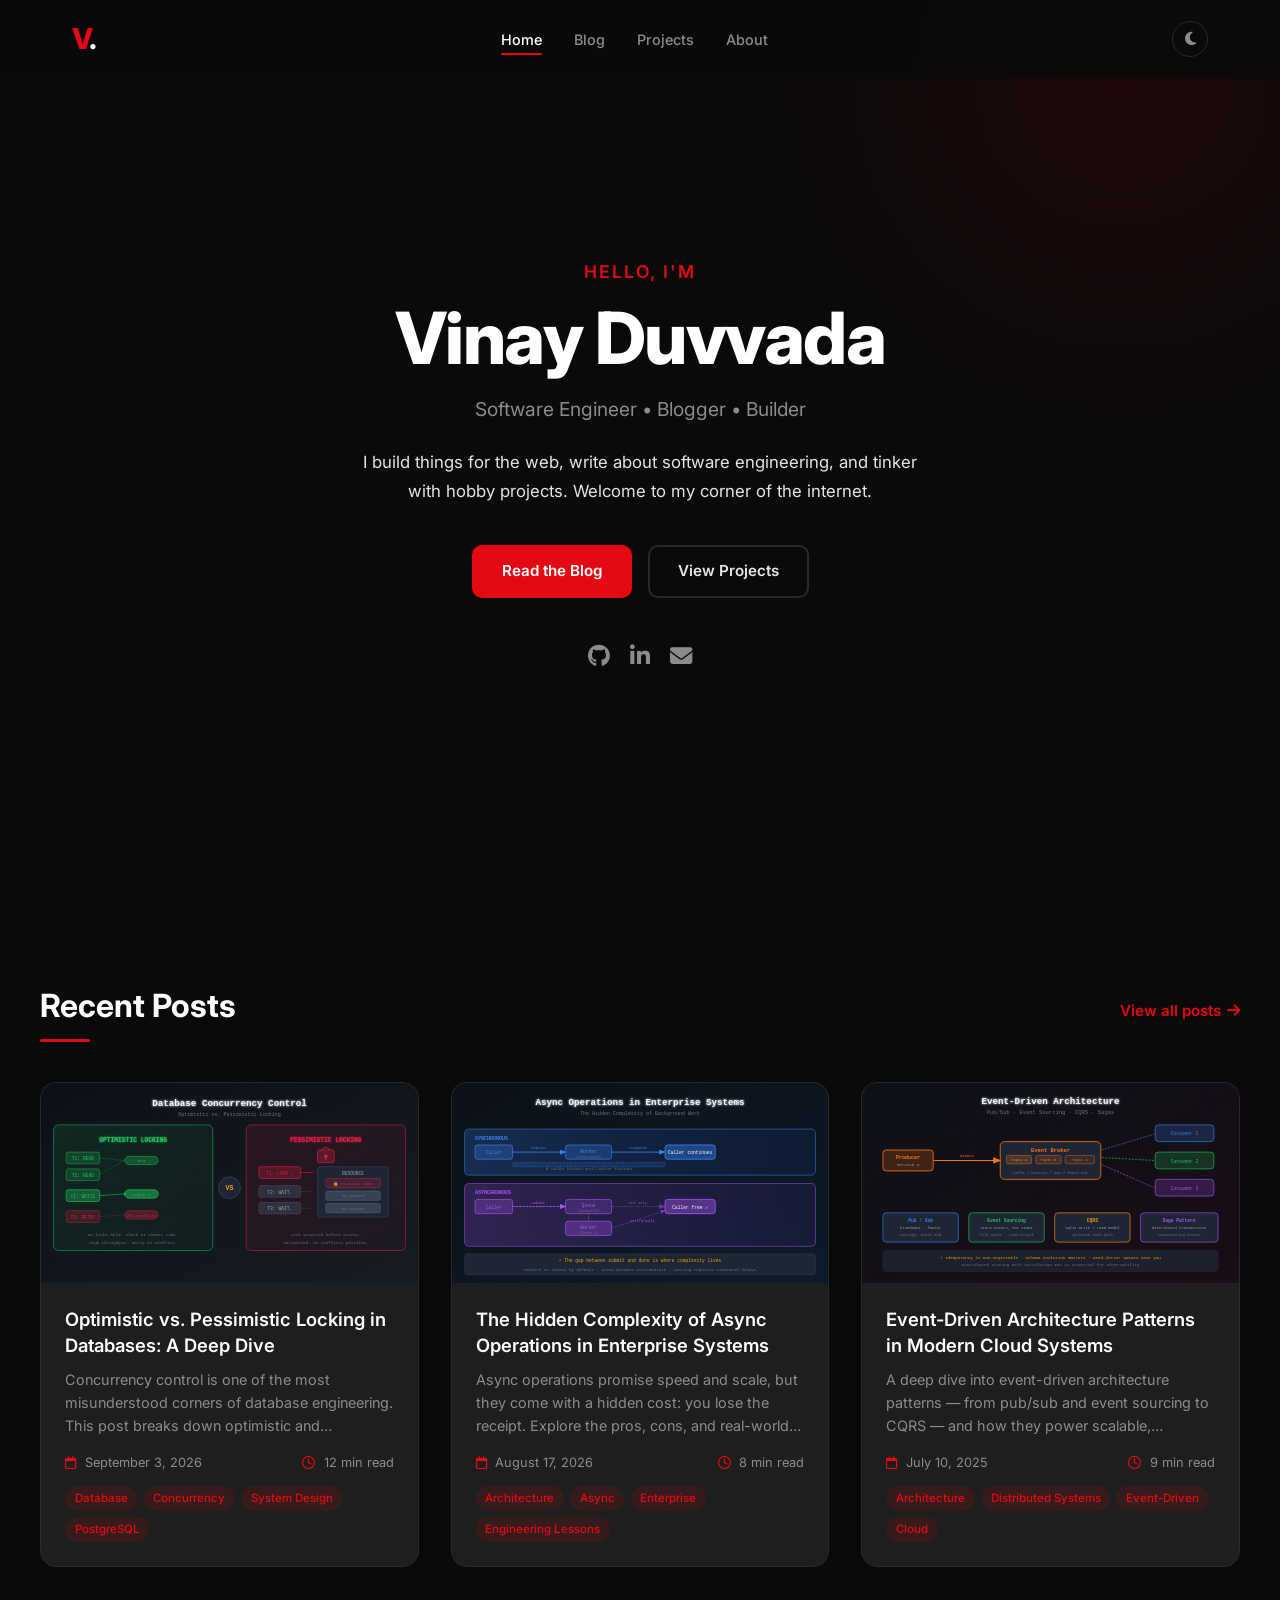
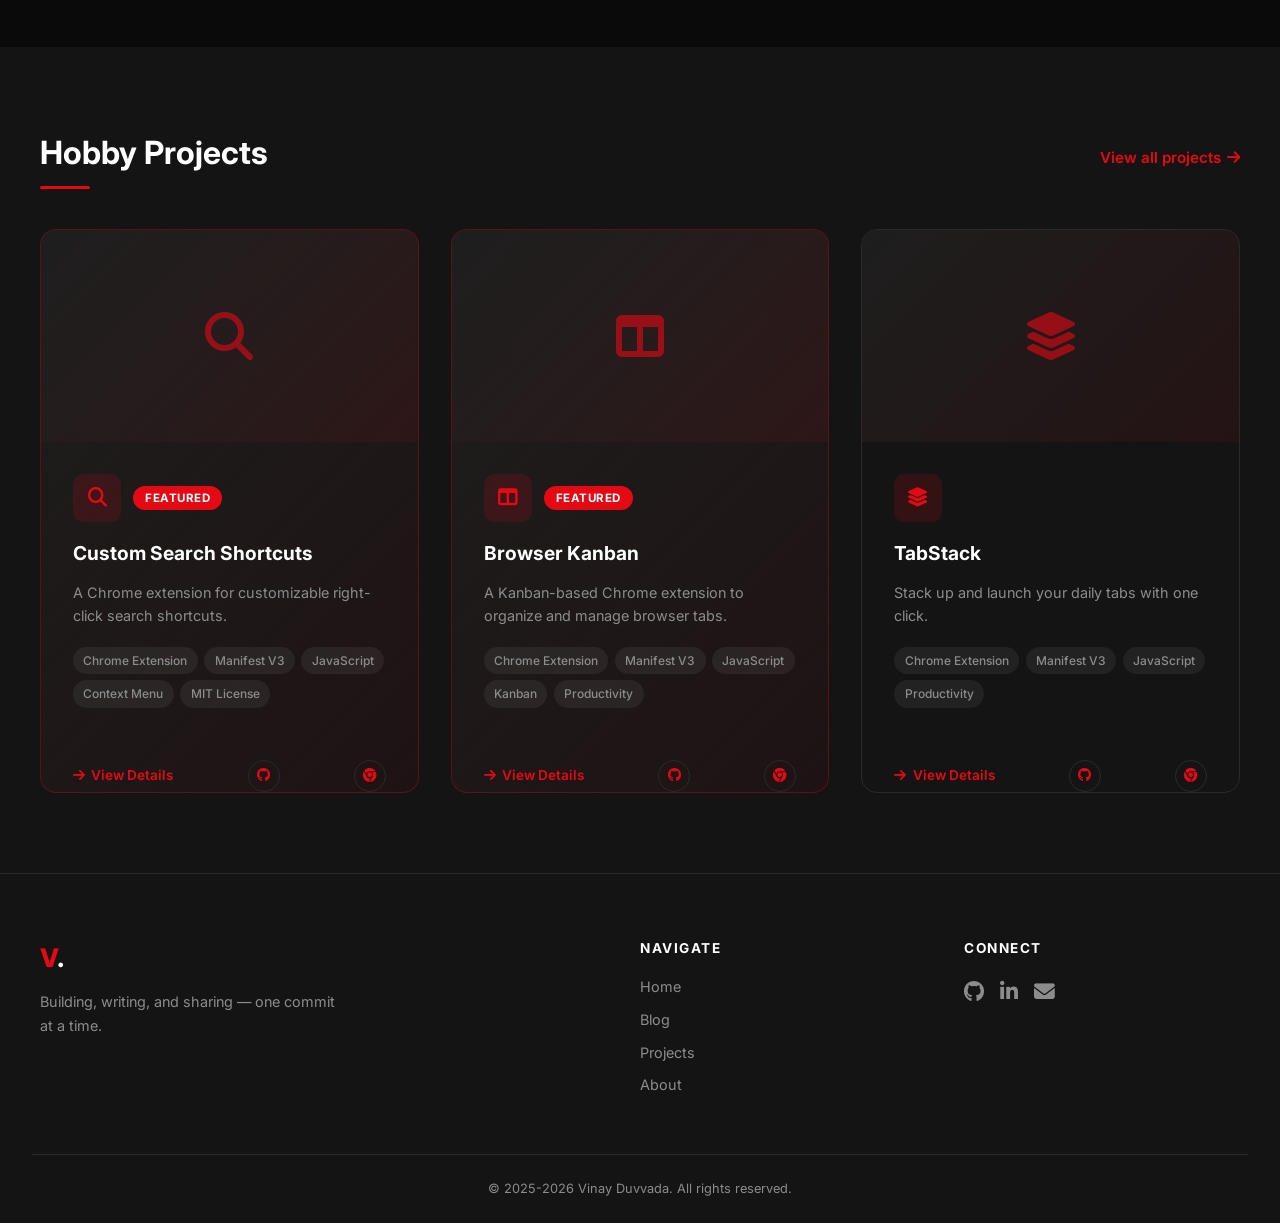
==== commit 963a9c19: "Add optimistic vs pessimistic locking blog" ====
--- a/index.html
+++ b/index.html
@@ -100,7 +100,7 @@
             </div>
         </div>
         <div class="footer-bottom">
-            <p>&copy; 2025 Vinay Duvvada. All rights reserved.</p>
+            <p>&copy; 2025-2026 Vinay Duvvada. All rights reserved.</p>
         </div>
     </footer>
 
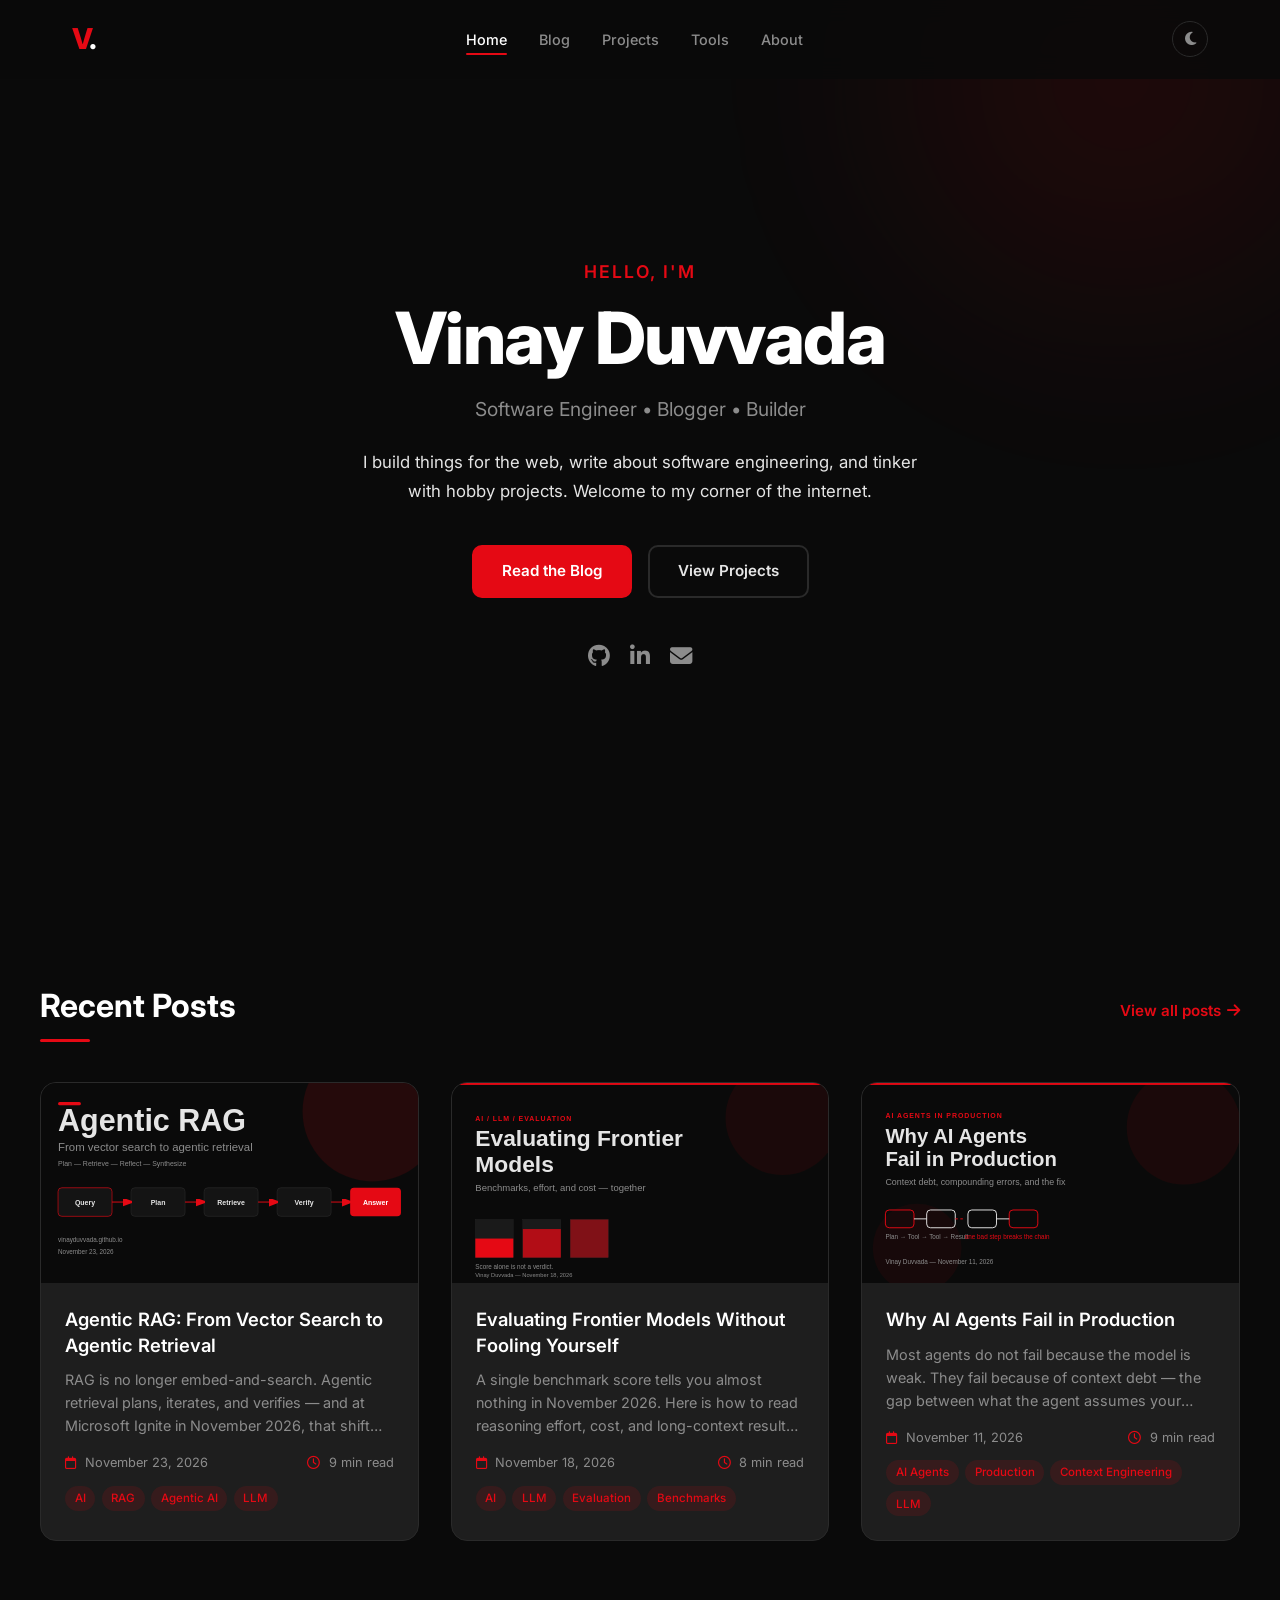
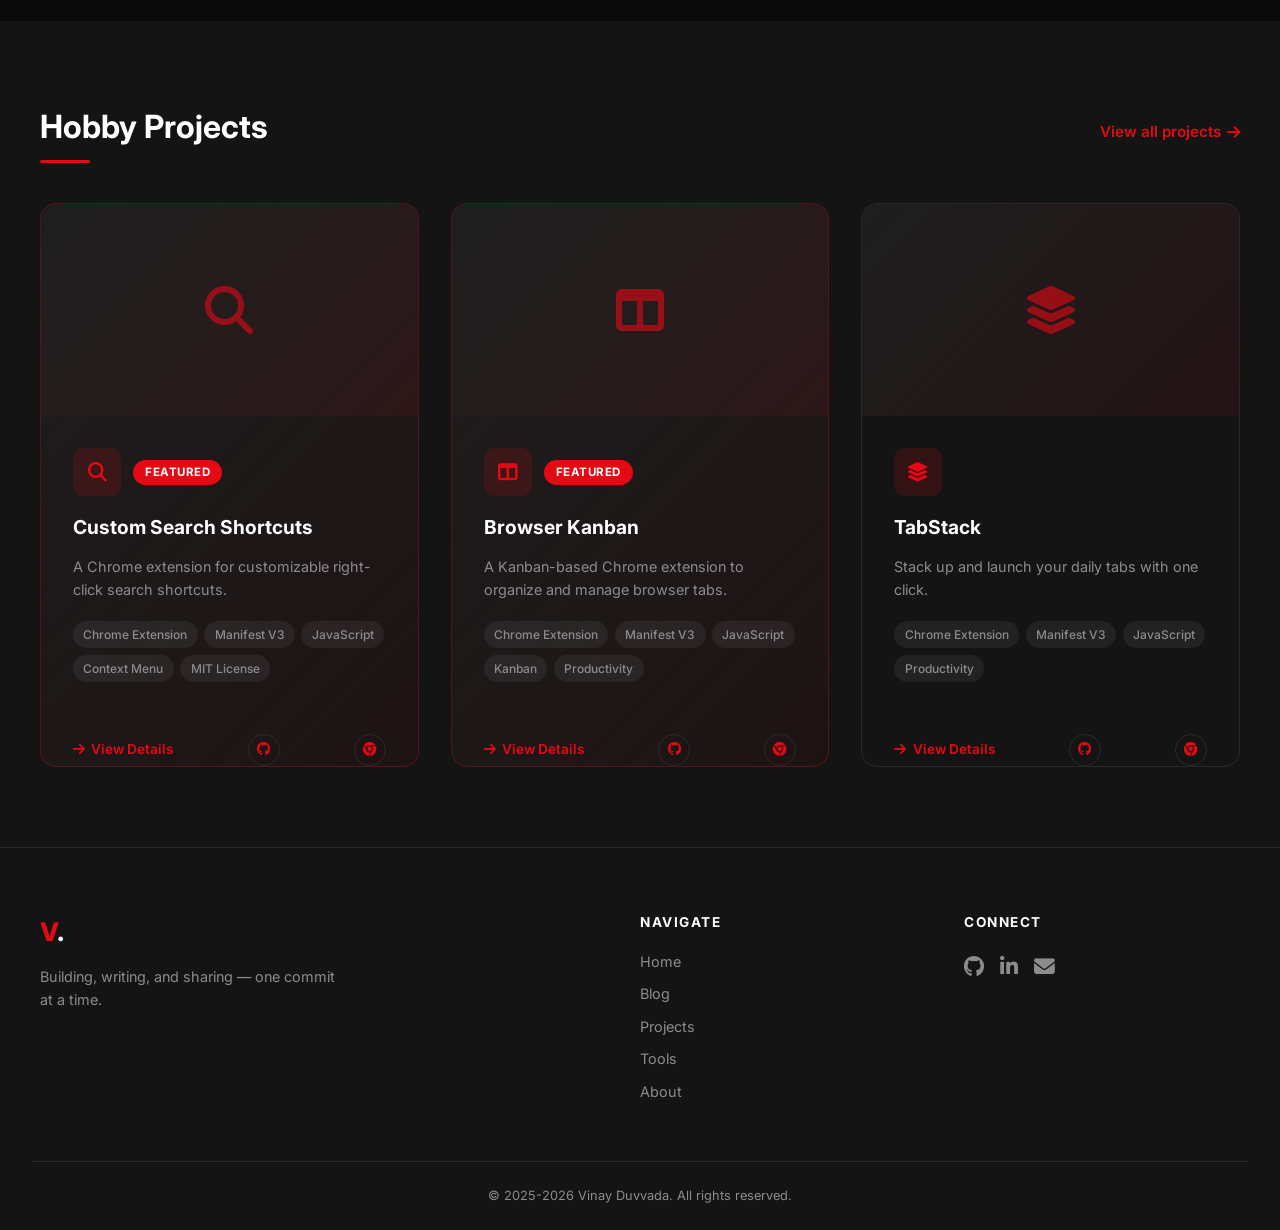
==== commit 310078e7: "add tools" ====
--- a/index.html
+++ b/index.html
@@ -21,6 +21,7 @@
                 <a href="index.html" class="active">Home</a>
                 <a href="blog.html">Blog</a>
                 <a href="projects.html">Projects</a>
+                <a href="tools.html">Tools</a>
                 <a href="about.html">About</a>
             </div>
             <button class="theme-toggle" aria-label="Dark theme" title="Dark"><i class="fas fa-moon"></i></button>
@@ -88,6 +89,7 @@
                 <a href="index.html">Home</a>
                 <a href="blog.html">Blog</a>
                 <a href="projects.html">Projects</a>
+                <a href="tools.html">Tools</a>
                 <a href="about.html">About</a>
             </div>
             <div class="footer-social">
